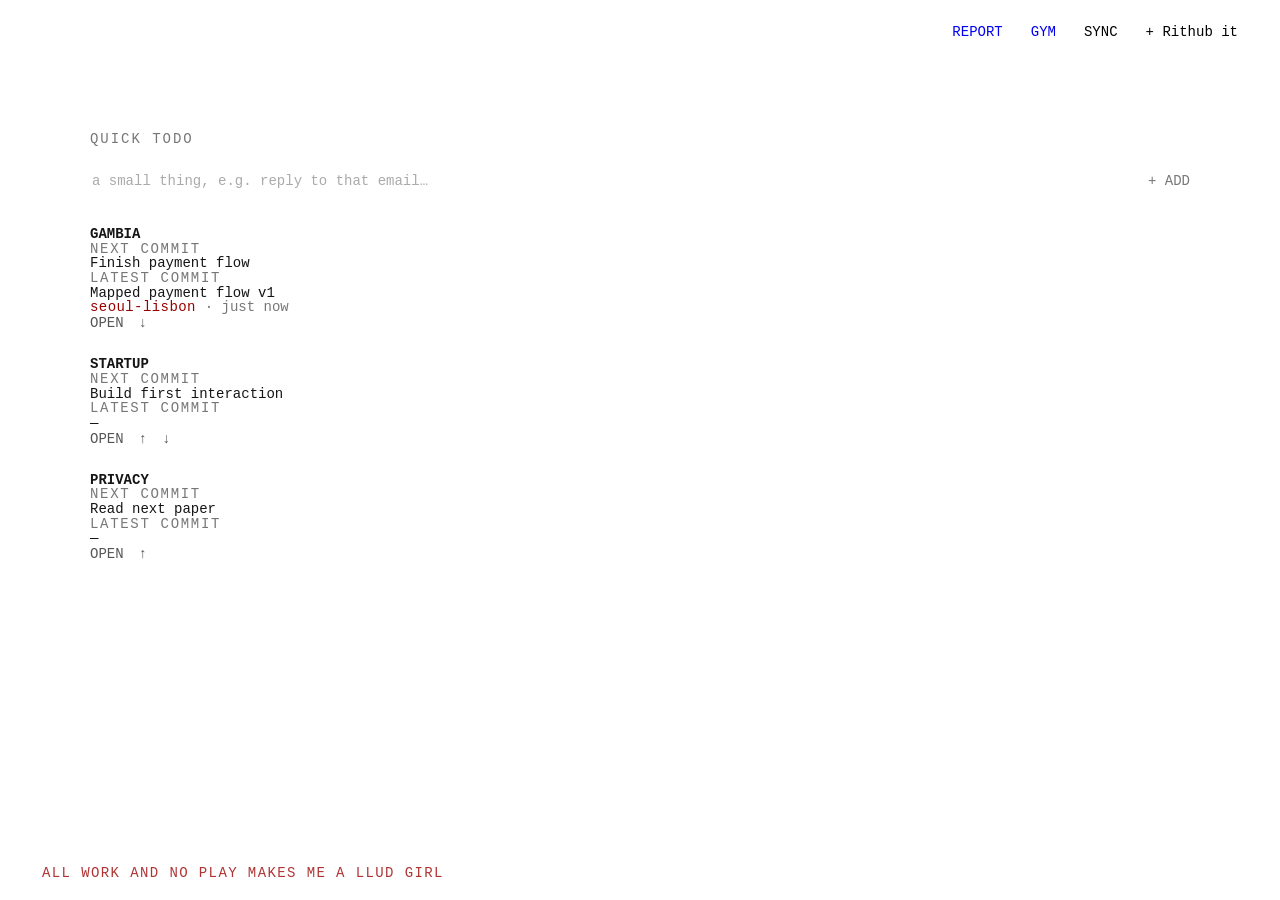
==== index.html @ e544af2e "Todo timer: per-todo stopwatch, auto-completes into timed commit; inline todo add, no more prompt() " ====
<!DOCTYPE html>
<html lang="en">
<head>
  <meta charset="UTF-8" />
  <meta name="viewport" content="width=device-width, initial-scale=1.0" />
  <title>Rithub</title>
  <link rel="stylesheet" href="style.css?v=40" />
</head>

<body>
  <header class="topbar">
    <div></div>
    <div class="topbar-actions">
      <span id="timerBadge" class="timer-badge hidden"></span>
      <a id="reportLink" class="new-project-button" href="report.html">
        REPORT
      </a>
      <a id="gymLink" class="new-project-button" href="gym.html">
        GYM
      </a>
      <button id="syncButton" class="new-project-button">
        SYNC
      </button>
      <button id="newProjectBtn" class="new-project-button">
        + Rithub it
      </button>
    </div>
  </header>

  <main>
    <section id="homeView" class="page">
      <section class="section quick-todo-section">
        <div class="section-heading">QUICK TODO</div>
        <div id="quickTodoList" class="next-list"></div>
        <div class="next-add-row">
          <input id="quickTodoInput" class="next-input" placeholder="a small thing, e.g. reply to that email…" maxlength="140" />
          <button id="addQuickTodoButton" class="plain-button add-button">
            + ADD
          </button>
        </div>
      </section>
      <div id="projectsList" class="projects-list"></div>
    </section>

    <section id="projectView" class="page hidden">
      <div class="project-top">
        <button id="backButton" class="plain-button">
          &lt;- BACK TO THE ALL WORK
        </button>
        <button id="cancelProjectButton" class="cancel-button">
          CANCEL PROJECT
        </button>
      </div>

      <div class="project-title-row">
        <h1 id="projectTitle"></h1>
        <button id="timerButton" class="timer-button">
          START TIMER
        </button>
        <button id="timerOnlyButton" class="timer-only-button" title="Timer-only: when ON, stopping the timer logs the minutes directly — no commit text needed.">
          TIMER ONLY
        </button>
        <button id="commitButton" class="commit-button">
          COMMIT
        </button>
      </div>

      <section class="section">
        <div class="section-heading">TODO</div>
        <div id="nextCommitList" class="next-list"></div>
        <div class="next-add-row">
          <input id="nextInput" class="next-input" placeholder="add a small todo…" maxlength="140" />
          <button id="addNextButton" class="plain-button add-button">
            + ADD
          </button>
        </div>
      </section>

      <section class="section">
        <div class="section-heading">GOALS</div>
        <div class="goal-row">
          <span class="goal-label">DAY</span>
          <input id="goalDayInput" class="goal-input" placeholder="today's must-finish…" maxlength="140" autocomplete="off" />
          <button id="goalDayCheck" class="goal-check-btn" title="check off today's goal">[ ]</button>
        </div>
        <div class="goal-row">
          <span class="goal-label">WEEK</span>
          <input id="goalWeekInput" class="goal-input" placeholder="this week's one thing…" maxlength="140" autocomplete="off" />
          <button id="goalWeekCheck" class="goal-check-btn" title="check off this week's goal">[ ]</button>
        </div>
        <div class="goal-row">
          <span class="goal-label">MONTH</span>
          <input id="goalMonthInput" class="goal-input" placeholder="this month's must-complete…" maxlength="140" autocomplete="off" />
          <button id="goalMonthCheck" class="goal-check-btn" title="check off this month's goal">[ ]</button>
        </div>
        <div class="goal-hint">Tap [ ] to check off the current period.</div>
      </section>

      <section class="section history-section">
        <div class="section-heading">HISTORY</div>
        <div id="historyList" class="history-list"></div>
      </section>
    </section>
  </main>

  <div id="projectModal" class="modal hidden">
    <div class="modal-inner">
      <div class="modal-heading">NEW PROJECT</div>
      <input id="projectNameInput" type="text" placeholder="name" autocomplete="off" />

      <div class="modal-actions">
        <button id="closeProjectModal" class="plain-button">CANCEL</button>
        <button id="createProjectButton" class="commit-button">CREATE</button>
      </div>
    </div>
  </div>

  <div id="commitModal" class="modal hidden">
    <div class="modal-inner">
      <div class="modal-heading">NEW COMMIT</div>
      <textarea id="commitInput" placeholder="what happened?"></textarea>

      <div class="commit-next-heading">NEXT</div>
      <div id="commitNextList" class="commit-next-list"></div>

      <div class="next-add-row">
        <input id="commitNextInput" class="next-input" placeholder="add a small todo…" maxlength="140" />
        <button id="addCommitNextButton" class="plain-button add-button">
          + ADD
        </button>
      </div>

      <div id="commitTimerNote" class="timer-note hidden">
        <span id="commitTimerNoteText"></span>
        <button id="commitTimerDiscard" class="plain-button">
          DISCARD
        </button>
      </div>

      <div class="modal-actions">
        <button id="closeCommitModal" class="plain-button">CANCEL</button>
        <button id="commitDeepToggle" class="deep-toggle-button" title="Mark this commit as deep work. Decide after the timer stops, not before.">
          DEEP
        </button>
        <button id="saveCommitButton" class="commit-button">COMMIT</button>
      </div>
    </div>
  </div>

  <div id="syncModal" class="modal hidden">
    <div class="modal-inner">
      <div class="modal-heading">CLOUD SYNC</div>

      <div id="syncStatus" class="sync-status">not configured</div>

      <input id="syncTokenInput" type="password" placeholder="github token (gist scope)" autocomplete="off" />

      <input id="syncGistInput" type="text" placeholder="gist id — only for the 2nd device" autocomplete="off" />
      <div class="sync-hint">First device: leave the gist id empty and a private gist is created for you. Other devices: paste the same token + the gist id shown here after enabling.</div>

      <div class="modal-actions">
        <button id="closeSyncModal" class="plain-button">CLOSE</button>
        <button id="disableSyncButton" class="plain-button hidden">DISCONNECT</button>
        <button id="syncNowButton" class="plain-button hidden">SYNC NOW</button>
        <button id="enableSyncButton" class="commit-button">ENABLE</button>
      </div>

      <div class="modal-heading" style="margin-top:28px">FILM BACKGROUND</div>
      <div class="sync-hint">Daily backdrop from a film you've watched — via TMDB. Free key at themoviedb.org (v3 auth).</div>
      <input id="filmTmdbInput" type="password" placeholder="tmdb api key" autocomplete="off" />
      <textarea id="filmListInput" rows="6" placeholder="one film per line, e.g.&#10;Eternity and a Day&#10;Forever and a Day" style="width:100%;margin-top:8px"></textarea>
      <div class="modal-actions">
        <button id="saveFilmBgButton" class="commit-button">SAVE FILM BG</button>
      </div>
      <div id="filmBgStatus" style="font-size:11px;color:#888;margin-top:6px;min-height:14px;"></div>
    </div>
  </div>

  <div id="filmBg"></div>
  <div id="filmCredit" class="hidden"></div>

  <footer class="footer">
    ALL WORK AND NO PLAY MAKES ME A LLUD GIRL
  </footer>

  <script src="report.js?v=40"></script>
  <script src="film-bg.js?v=5"></script>
  <script src="app.js?v=46"></script>
</body>
</html>
---- style.css ----
* {
  box-sizing: border-box;
}

html,
body {
  margin: 0;
  padding: 0;
}

body {

  background: #f7f4ec;

  color: #151515;

  font-family:
    "Courier New",
    Courier,
    monospace;

  font-size: 14px;

  line-height: 1.5;
}


/* ==================================================
   TOP
================================================== */

.topbar {

  height: 64px;

  padding:
    0 42px;

  display: flex;

  align-items: center;

  justify-content: space-between;

  border-bottom:
    1px solid #151515;
}


.new-project-button {

  border: none;

  background: transparent;

  padding: 0;

  font-family: inherit;

  font-size: 14px;

  cursor: pointer;

  text-decoration: none;
}


.new-project-button:hover {

  color: #9b0000;

}


/* ==================================================
   PAGE
================================================== */

.page {

  width: min(
    1100px,
    calc(100vw - 84px)
  );

  margin: 0 auto;

  padding:
    65px 0 160px;
}


.hidden {

  display: none !important;
}


/* ==================================================
   HOME
================================================== */

.projects-list {

  border-top:
    1px solid #151515;
}


.project-row {

  display: grid;

  grid-template-columns:
    1.1fr
    2fr
    2fr
    auto;

  column-gap: 40px;

  min-height: 120px;

  padding:
    25px 0;

  border-bottom:
    1px solid #cfcac0;

  align-items: start;
}


.project-row:hover {

  background:
    rgba(0, 0, 0, 0.015);
}


.project-name {

  font-size: 21px;

  text-transform: uppercase;

  line-height: 1.2;

  cursor: pointer;
}


.project-name:hover {

  color: #9b0000;

}


.row-label {

  margin-bottom: 8px;

  font-size: 9px;

  color: #777;

  letter-spacing:
    0.12em;
}


.row-content {

  font-size: 14px;

  max-width: 360px;
}


.row-meta {

  margin-top: 8px;

  font-size: 10px;

  color: #777;
}


.commit-code {

  color: #9b0000;

  letter-spacing:
    0.03em;
}


.row-actions {

  display: flex;

  gap: 15px;

  align-items: start;
}


/* ==================================================
   BUTTONS
================================================== */

.plain-button {

  border: none;

  background: transparent;

  padding: 0;

  font-family: inherit;

  font-size: 11px;

  color: #555;

  cursor: pointer;
}


.plain-button:hover {

  color: #000;

  text-decoration: underline;
}


.commit-button {

  border:
    1px solid #151515;

  background: #151515;

  color: #f7f4ec;

  padding:
    8px 14px;

  font-family: inherit;

  font-size: 11px;

  letter-spacing:
    0.05em;

  cursor: pointer;
}


.commit-button:hover {

  background: #9b0000;

  border-color: #9b0000;
}


.cancel-button {

  border: none;

  background: transparent;

  padding: 0;

  font-family: inherit;

  font-size: 10px;

  color: #9b0000;

  cursor: pointer;

  letter-spacing:
    0.06em;
}


.cancel-button:hover {

  text-decoration: underline;
}


.add-button {

  margin-top: 15px;

  color: #777;
}


/* ==================================================
   PROJECT PAGE
================================================== */

.project-top {

  display: flex;

  justify-content:
    space-between;

  align-items: center;

  margin-bottom: 65px;
}


.project-title-row {

  display: flex;

  justify-content:
    space-between;

  align-items: flex-end;

  padding-bottom:
    25px;

  border-bottom:
    1px solid #151515;

  margin-bottom:
    70px;
}


.project-title-row h1 {

  margin: 0;

  font-size: 42px;

  font-weight: normal;

  line-height: 1;
}


.section {

  margin-bottom:
    75px;
}


.section-heading {

  margin-bottom: 15px;

  font-size: 10px;

  color: #777;

  letter-spacing:
    0.14em;
}


/* ==================================================
   NEXT
================================================== */

.next-list {

  border-top:
    1px solid #151515;
}


.next-item {

  display: grid;

  grid-template-columns:
    35px
    1fr
    auto;

  align-items: center;

  gap: 15px;

  min-height: 50px;

  border-bottom:
    1px solid #cfcac0;
}


.next-number {

  color: #888;

  font-size: 11px;
}


.next-text {

  font-size: 14px;
}


.next-actions {

  display: flex;

  gap: 12px;
}


.next-actions button {

  border: none;

  background: transparent;

  padding: 0;

  font-family: inherit;

  color: #999;

  cursor: pointer;
}


.next-actions button:hover {

  color: #000;
}


/* ==================================================
   HISTORY
================================================== */

.history-list {

  border-top:
    1px solid #151515;
}


.history-item {

  padding:
    22px 0;

  border-bottom:
    1px solid #cfcac0;
}


.history-text {

  font-size: 14px;

  max-width: 650px;
}


.history-meta {

  margin-top: 9px;

  display: flex;

  gap: 14px;

  color: #777;

  font-size: 10px;
}


/* ==================================================
   MODAL
================================================== */

.modal {

  position: fixed;

  inset: 0;

  display: flex;

  justify-content: center;

  align-items: center;

  background:
    rgba(0, 0, 0, 0.18);
}


.modal-inner {

  width:
    min(
      500px,
      calc(100vw - 50px)
    );

  max-height:
    calc(100vh - 60px);

  overflow-y: auto;

  background:
    #f7f4ec;

  border:
    1px solid #151515;

  padding:
    30px;
}


.modal-heading {

  margin-bottom:
    25px;

  font-size: 10px;

  color: #777;

  letter-spacing:
    0.13em;
}


input,
textarea {

  width: 100%;

  padding: 12px 0;

  border: none;

  border-bottom:
    1px solid #777;

  outline: none;

  background: transparent;

  color: #151515;

  font-family: inherit;

  font-size: 14px;
}


textarea {

  min-height:
    130px;

  resize: vertical;

  border:
    1px solid #aaa;

  padding: 12px;

  margin-bottom:
    25px;
}


input:focus,
textarea:focus {

  border-color:
    #151515;
}


.modal-actions {

  margin-top:
    30px;

  display: flex;

  justify-content:
    flex-end;

  gap: 20px;
}


.commit-next-heading {

  margin-bottom:
    8px;

  font-size: 9px;

  color: #777;

  letter-spacing:
    0.1em;
}


.commit-next-list {

  border-top:
    1px solid #ccc;
}


/* ==================================================
   FOOTER
================================================== */

.footer {

  position: fixed;

  bottom: 16px;

  left: 42px;

  color: #9b0000;

  font-size: 10px;

  letter-spacing:
    0.1em;

  opacity: 0.8;
}


/* ==================================================
   MOBILE
================================================== */

@media (max-width: 800px) {

  .page {

    width:
      calc(100vw - 40px);

    padding-top:
      40px;
  }


  .topbar {

    padding:
      0 20px;
  }


  .project-row {

    grid-template-columns:
      1fr;

    gap: 22px;

    padding:
      25px 0;
  }


  .row-actions {

    margin-top: 5px;
  }


  .project-title-row {

    align-items:
      flex-start;

    flex-direction:
      column;

    gap: 25px;
  }


  .project-title-row h1 {

    font-size: 31px;
  }


  .project-top {

    margin-bottom:
      40px;
  }


  .footer {

    left: 20px;
  }

}

/* ==================================================
   NEXT ITEM: COMMIT CHECKMARK
================================================== */

.next-actions .commit-next-item {
  color: #9b0000;
  font-size: 15px;
  font-weight: bold;
  cursor: pointer;
}

.next-actions .commit-next-item:hover {
  color: #151515;
}


/* ==================================================
   HISTORY: DELETE BUTTON
================================================== */

.history-item {
  position: relative;
}

.history-delete {
  border: none;
  background: transparent;
  padding: 0;

  font-family: inherit;
  font-size: 15px;
  color: #999;

  cursor: pointer;
}

.history-delete:hover {
  color: #9b0000;
}

.history-item-header {
  display: flex;
  justify-content: space-between;
  align-items: flex-start;
  gap: 20px;
}

.history-item-actions {
  display: flex;
  align-items: center;
  gap: 12px;
  flex-shrink: 0;
}
/* ==================================================
   SYNC
================================================== */

.topbar-actions {

  display: flex;

  gap: 28px;

  align-items: center;
}


.sync-status {

  margin-bottom: 22px;

  font-size: 11px;

  color: #777;

  letter-spacing: 0.06em;
}


.sync-hint {

  margin: 8px 0 20px;

  font-size: 10px;

  color: #999;

  line-height: 1.6;
}


#syncModal input {

  margin-bottom: 6px;
}


/* ==================================================
   TIMER
================================================== */

.timer-button {

  border:
    1px solid #151515;

  background: transparent;

  color: #151515;

  padding:
    8px 14px;

  font-family: inherit;

  font-size: 11px;

  letter-spacing:
    0.05em;

  cursor: pointer;

  white-space: nowrap;

}


.timer-button:hover:not(:disabled) {

  border-color: #9b0000;

  color: #9b0000;

}


.timer-button.running {

  background: #151515;

  color: #f7f4ec;

}


.timer-button.running:hover {

  background: #9b0000;

  border-color: #9b0000;

  color: #f7f4ec;

}


.timer-only-button {

  border:
    1px solid #b9b2a4;

  background: transparent;

  color: #8a8474;

  padding:
    8px 14px;

  font-family: inherit;

  font-size: 11px;

  letter-spacing:
    0.05em;

  cursor: pointer;

  white-space: nowrap;

}


.timer-only-button.active {

  border-color: #151515;

  background: #151515;

  color: #f7f4ec;

}


.timer-button:disabled {

  opacity: 0.35;

  cursor: default;

}


.timer-badge {

  font-size: 12px;

  cursor: pointer;

  border-bottom:
    1px solid #151515;

  margin-right: 18px;

  white-space: nowrap;

}


.timer-note {

  display: flex;

  align-items: center;

  justify-content: space-between;

  gap: 12px;

  border:
    1px dashed #151515;

  padding:
    8px 12px;

  margin:
    12px 0;

  font-size: 12px;

}


/* TODO timer button + inline add row (2026-10-05) */

.next-actions button:disabled {

  opacity: 0.25;

  cursor: default;

}


.next-actions button.todo-timer.running {

  color: #9b0000;

}


.next-add-row {

  display: flex;

  gap: 10px;

  margin-top: 15px;

  align-items: center;

}


.next-input {

  flex: 1;

  border: none;

  border-bottom:
    1px solid #cfcac0;

  background: transparent;

  font-family: inherit;

  font-size: 14px;

  padding: 8px 2px;

  color: #151515;

  outline: none;

}


.next-input::placeholder {

  color: #aaa;

}


.next-add-row .add-button {

  margin-top: 0;

  white-space: nowrap;

}


/* QUICK TODO inbox (home top) */

.quick-todo-section {

  margin-bottom: 28px;

  padding-bottom: 20px;

  border-bottom:
    1px solid #cfcac0;

}


.next-actions button.quick-todo-timer.running {

  color: #9b0000;

}


/* DEEP toggle (project timer) */

.deep-toggle-button {

  border:
    1px solid #b9b2a4;

  background: transparent;

  color: #8a8474;

  padding:
    8px 14px;

  font-family: inherit;

  font-size: 11px;

  letter-spacing:
    0.05em;

  cursor: pointer;

  white-space: nowrap;

}


.deep-toggle-button.on {

  border-color: #1a3a1a;

  background: #1a3a1a;

  color: #f7f4ec;

}


.deep-toggle-button:disabled {

  opacity: 0.35;

  cursor: default;

}


.deep-tag {

  color: #1a3a1a;

  font-weight: bold;

}


.deep-tag-button {

  background: none;

  border: none;

  padding: 0;

  font: inherit;

  cursor: pointer;

}


.deep-tag-button.off {

  color: #c9c4b8;

  font-weight: normal;

}


.goal-row {

  display: flex;

  align-items: center;

  gap: 12px;

  margin-bottom: 4px;

}


.goal-label {

  width: 52px;

  flex-shrink: 0;

  font-size: 11px;

  letter-spacing: 0.05em;

  color: #8a8474;

}


.goal-input {

  flex: 1;

  border: none;

  border-bottom:
    1px solid #cfcac0;

  background: transparent;

  font-family: inherit;

  font-size: 14px;

  padding: 8px 2px;

  color: #151515;

  outline: none;

}


.goal-input::placeholder {

  color: #b9b2a4;

}


.goal-hint {

  font-size: 11px;

  color: #b9b2a4;

  margin-top: 8px;

}


.goal-check-btn {

  flex-shrink: 0;

  border: 1px solid #151515;

  background: transparent;

  font-family: inherit;

  font-size: 12px;

  width: 38px;

  padding: 3px 0;

  cursor: pointer;

  color: #151515;

}


.goal-check-btn.hit {

  background: #151515;

  color: #f7f4ec;

}


/* ==================================================
   RETRO PLAIN MODE (2026-10-09, her call):
   no lines, just text, white background —
   like early webpages. One override block at the
   end so it's a single easy revert.
   State fills (goal hit / deep on / timer running)
   are kept: they mark state, not decoration.
   ================================================== */

body {

  background: #ffffff;

}


* {

  border: none !important;

  box-shadow: none !important;

}


/* most radical proximity (2026-10-09, her call):
   uniform size, everything inside a block jammed
   to the physical limit — line-height ~1, zero
   internal margins. Only the air BETWEEN blocks
   separates. */

.project-row {

  display: block !important;

  padding: 2px 0 24px !important;

  min-height: 0 !important;

  line-height: 1.05 !important;

}


.project-row > div,
.project-row .project-name,
.project-row .row-label,
.project-row .row-content,
.project-row .row-meta {

  margin: 0 !important;

  padding: 0 !important;

  line-height: 1.05 !important;

}


.goal-row {

  margin: 0 !important;

  line-height: 1.05 !important;

}


.section-title {

  margin-bottom: 6px !important;

}


/* uniform size, no hierarchy — one size everywhere (2026-10-09) */

* {

  font-size: 14px !important;

}


/* quick todo: same radical compaction */

.next-item {

  display: block !important;

  min-height: 0 !important;

  padding: 2px 0 12px !important;

  line-height: 1.05 !important;

}


.next-item > div {

  margin: 0 !important;

  padding: 0 !important;

}


.next-number,
.next-text,
.next-actions {

  line-height: 1.05 !important;

}


.quick-todo-section {

  margin-bottom: 16px !important;

  padding-bottom: 12px !important;

}


/* project names bold (2026-10-09, her call):
   hierarchy through weight, not size */

.project-name {

  font-weight: bold !important;

}


/* film background (2026-10-09, her call):
   daily backdrop from her watched films via TMDB,
   heavily faded so the text-first layout stays readable */

#filmBg {

  position: fixed;

  inset: 0;

  z-index: -1;

  background-size: cover;

  background-position: center;

  opacity: 0.22;

  pointer-events: none;

}


#filmCredit {

  position: fixed;

  top: 8px;

  left: 12px;

  z-index: 50;

  font-size: 11px;

  color: #888;

  letter-spacing: 0.04em;

  pointer-events: none;

}
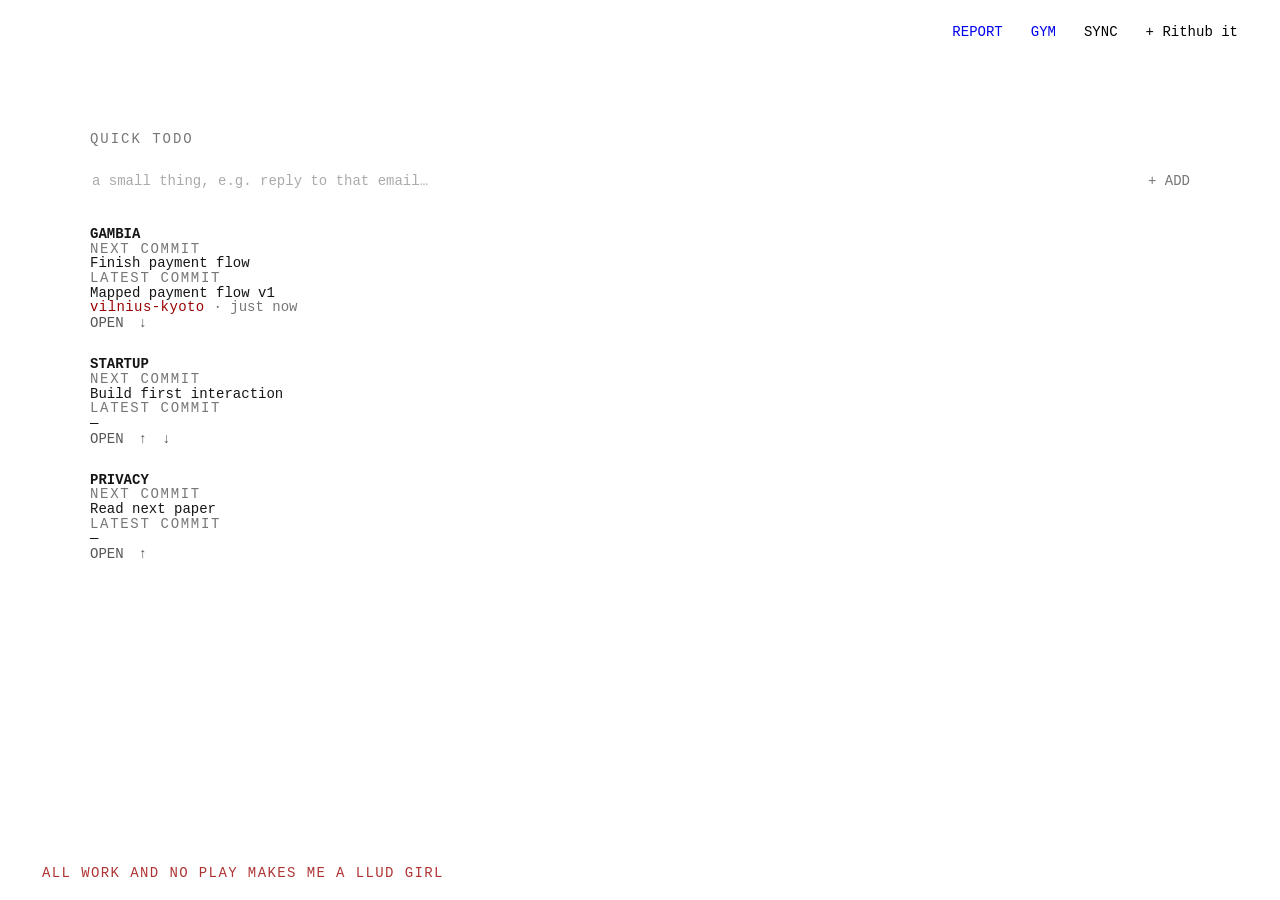
==== commit 80098be3: "Todo timer: per-todo stopwatch, auto-completes into timed commit; inline todo add, no more prompt() " ====
--- a/index.html
+++ b/index.html
@@ -5,7 +5,7 @@
   <meta charset="UTF-8" />
   <meta name="viewport" content="width=device-width, initial-scale=1.0" />
   <title>Rithub</title>
-  <link rel="stylesheet" href="style.css?v=40" />
+  <link rel="stylesheet" href="style.css?v=41" />
 </head>
 
 <body>
@@ -184,8 +184,8 @@
     ALL WORK AND NO PLAY MAKES ME A LLUD GIRL
   </footer>
 
-  <script src="report.js?v=40"></script>
-  <script src="film-bg.js?v=5"></script>
-  <script src="app.js?v=46"></script>
+  <script src="report.js?v=41"></script>
+  <script src="film-bg.js?v=6"></script>
+  <script src="app.js?v=47"></script>
 </body>
 </html>
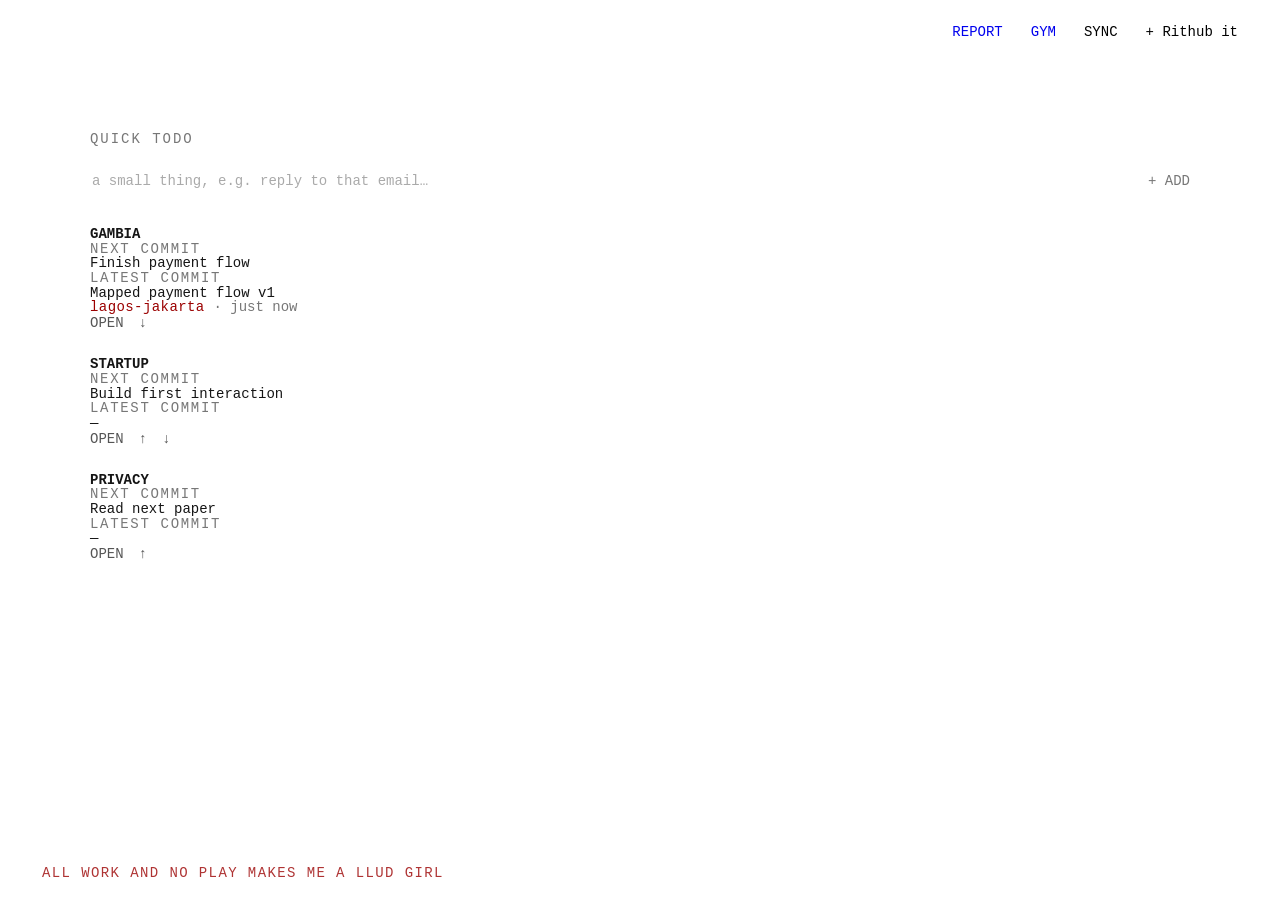
==== commit df69ee83: "Todo timer: per-todo stopwatch, auto-completes into timed commit; inline todo add, no more prompt() " ====
--- a/index.html
+++ b/index.html
@@ -5,7 +5,7 @@
   <meta charset="UTF-8" />
   <meta name="viewport" content="width=device-width, initial-scale=1.0" />
   <title>Rithub</title>
-  <link rel="stylesheet" href="style.css?v=41" />
+  <link rel="stylesheet" href="style.css?v=42" />
 </head>
 
 <body>
@@ -184,8 +184,8 @@
     ALL WORK AND NO PLAY MAKES ME A LLUD GIRL
   </footer>
 
-  <script src="report.js?v=41"></script>
-  <script src="film-bg.js?v=6"></script>
-  <script src="app.js?v=47"></script>
+  <script src="report.js?v=42"></script>
+  <script src="film-bg.js?v=7"></script>
+  <script src="app.js?v=48"></script>
 </body>
 </html>
--- a/style.css
+++ b/style.css
@@ -1398,7 +1398,7 @@
 
   background-position: center;
 
-  opacity: 0.22;
+  opacity: 0.30;
 
   pointer-events: none;
 
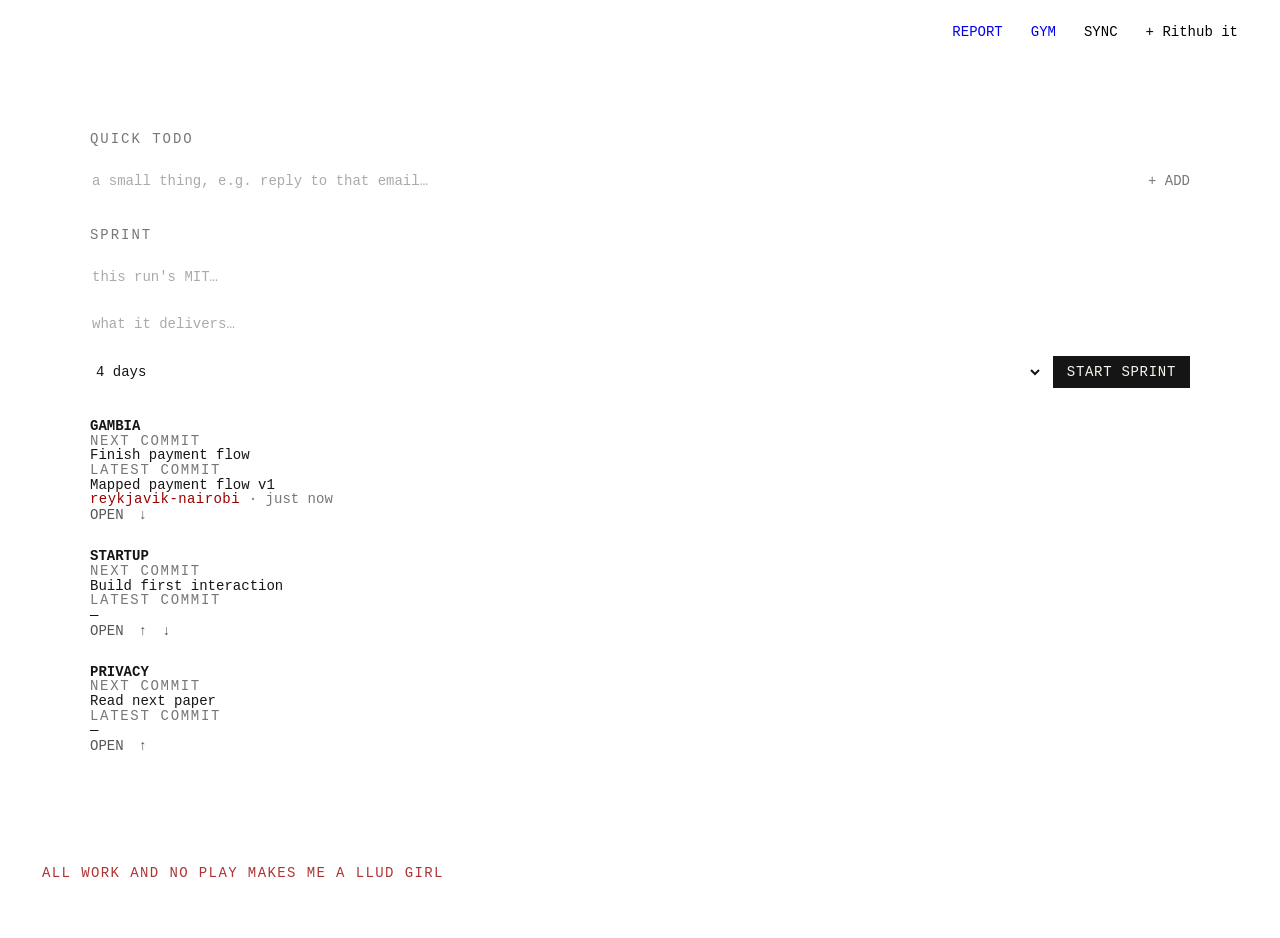
==== commit 667f9750: "MIT sprint: declaration card at top of projects column, touch dots, chain gaps, output progress, spr" ====
--- a/index.html
+++ b/index.html
@@ -5,7 +5,7 @@
   <meta charset="UTF-8" />
   <meta name="viewport" content="width=device-width, initial-scale=1.0" />
   <title>Rithub</title>
-  <link rel="stylesheet" href="style.css?v=42" />
+  <link rel="stylesheet" href="style.css?v=43" />
 </head>
 
 <body>
@@ -40,6 +40,7 @@
           </button>
         </div>
       </section>
+      <div id="sprintCard" class="sprint-card"></div>
       <div id="projectsList" class="projects-list"></div>
     </section>
 
@@ -184,8 +185,8 @@
     ALL WORK AND NO PLAY MAKES ME A LLUD GIRL
   </footer>
 
-  <script src="report.js?v=42"></script>
-  <script src="film-bg.js?v=7"></script>
-  <script src="app.js?v=48"></script>
+  <script src="report.js?v=43"></script>
+  <script src="film-bg.js?v=8"></script>
+  <script src="app.js?v=49"></script>
 </body>
 </html>
--- a/style.css
+++ b/style.css
@@ -1242,6 +1242,48 @@
   background: #151515;
 
   color: #f7f4ec;
+
+}
+
+
+/* ==================================================
+   SPRINT (MIT) card — top of the projects column.
+   Retro-plain: whitespace separates, the MIT name
+   is bold, dots carry the state. No borders needed:
+   the override block below strips them anyway.
+================================================== */
+
+.sprint-card {
+
+  margin-bottom: 28px;
+
+}
+
+
+.sprint-mit {
+
+  font-weight: bold;
+
+}
+
+
+.sprint-meta {
+
+  color: #777;
+
+}
+
+
+.sprint-chain {
+
+  margin: 6px 0;
+
+}
+
+
+.sprint-chain-day {
+
+  margin-right: 14px;
 
 }
 
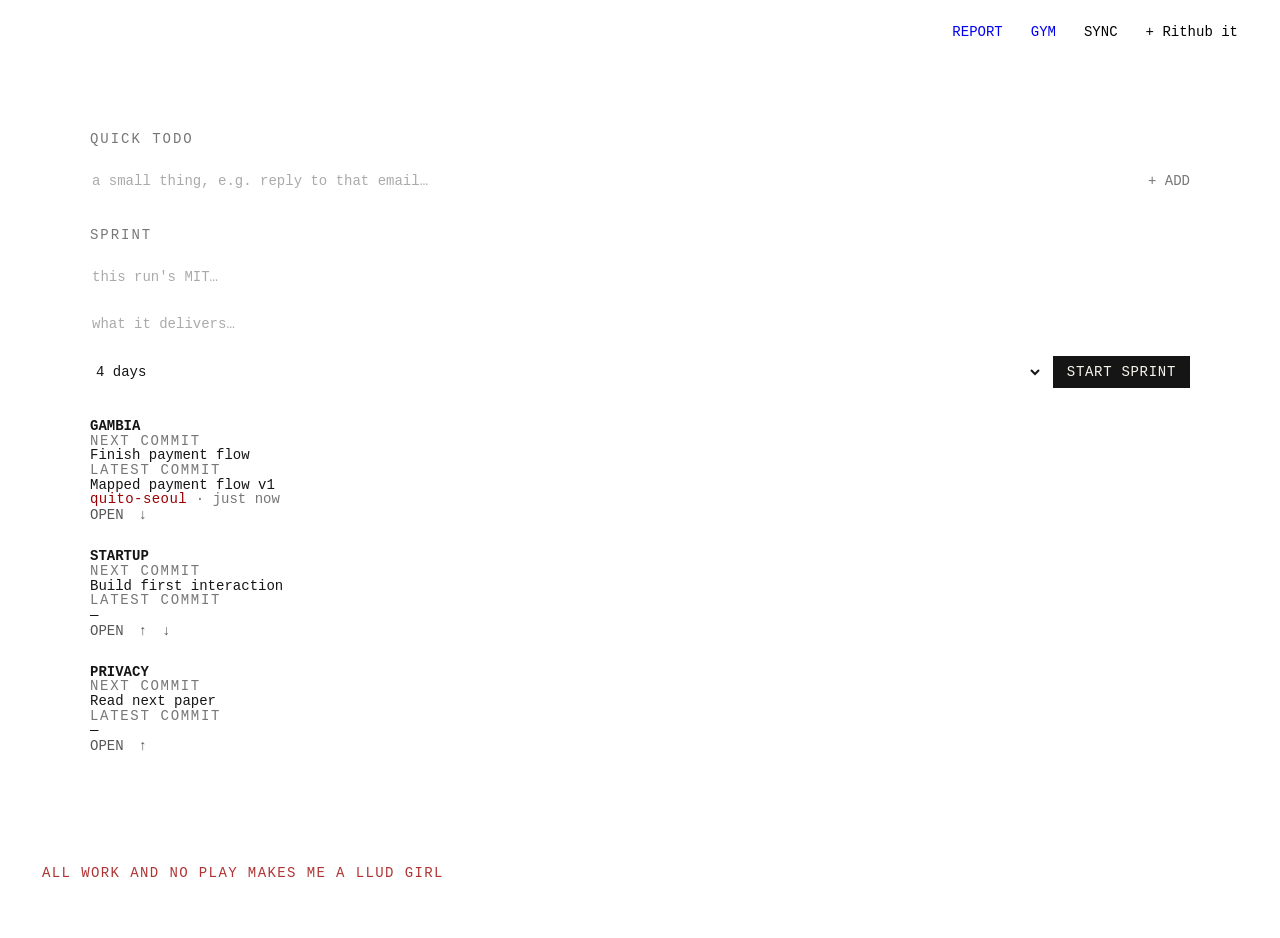
==== commit c4469629: "Remove goal check-offs (project pages) and the GOALS section from the report page; goals are written" ====
--- a/index.html
+++ b/index.html
@@ -5,7 +5,7 @@
   <meta charset="UTF-8" />
   <meta name="viewport" content="width=device-width, initial-scale=1.0" />
   <title>Rithub</title>
-  <link rel="stylesheet" href="style.css?v=43" />
+  <link rel="stylesheet" href="style.css?v=44" />
 </head>
 
 <body>
@@ -83,19 +83,15 @@
         <div class="goal-row">
           <span class="goal-label">DAY</span>
           <input id="goalDayInput" class="goal-input" placeholder="today's must-finish…" maxlength="140" autocomplete="off" />
-          <button id="goalDayCheck" class="goal-check-btn" title="check off today's goal">[ ]</button>
         </div>
         <div class="goal-row">
           <span class="goal-label">WEEK</span>
           <input id="goalWeekInput" class="goal-input" placeholder="this week's one thing…" maxlength="140" autocomplete="off" />
-          <button id="goalWeekCheck" class="goal-check-btn" title="check off this week's goal">[ ]</button>
         </div>
         <div class="goal-row">
           <span class="goal-label">MONTH</span>
           <input id="goalMonthInput" class="goal-input" placeholder="this month's must-complete…" maxlength="140" autocomplete="off" />
-          <button id="goalMonthCheck" class="goal-check-btn" title="check off this month's goal">[ ]</button>
         </div>
-        <div class="goal-hint">Tap [ ] to check off the current period.</div>
       </section>
 
       <section class="section history-section">
@@ -185,8 +181,8 @@
     ALL WORK AND NO PLAY MAKES ME A LLUD GIRL
   </footer>
 
-  <script src="report.js?v=43"></script>
-  <script src="film-bg.js?v=8"></script>
-  <script src="app.js?v=49"></script>
+  <script src="report.js?v=44"></script>
+  <script src="film-bg.js?v=9"></script>
+  <script src="app.js?v=50"></script>
 </body>
 </html>
--- a/style.css
+++ b/style.css
@@ -1199,49 +1199,6 @@
 .goal-input::placeholder {
 
   color: #b9b2a4;
-
-}
-
-
-.goal-hint {
-
-  font-size: 11px;
-
-  color: #b9b2a4;
-
-  margin-top: 8px;
-
-}
-
-
-.goal-check-btn {
-
-  flex-shrink: 0;
-
-  border: 1px solid #151515;
-
-  background: transparent;
-
-  font-family: inherit;
-
-  font-size: 12px;
-
-  width: 38px;
-
-  padding: 3px 0;
-
-  cursor: pointer;
-
-  color: #151515;
-
-}
-
-
-.goal-check-btn.hit {
-
-  background: #151515;
-
-  color: #f7f4ec;
 
 }
 
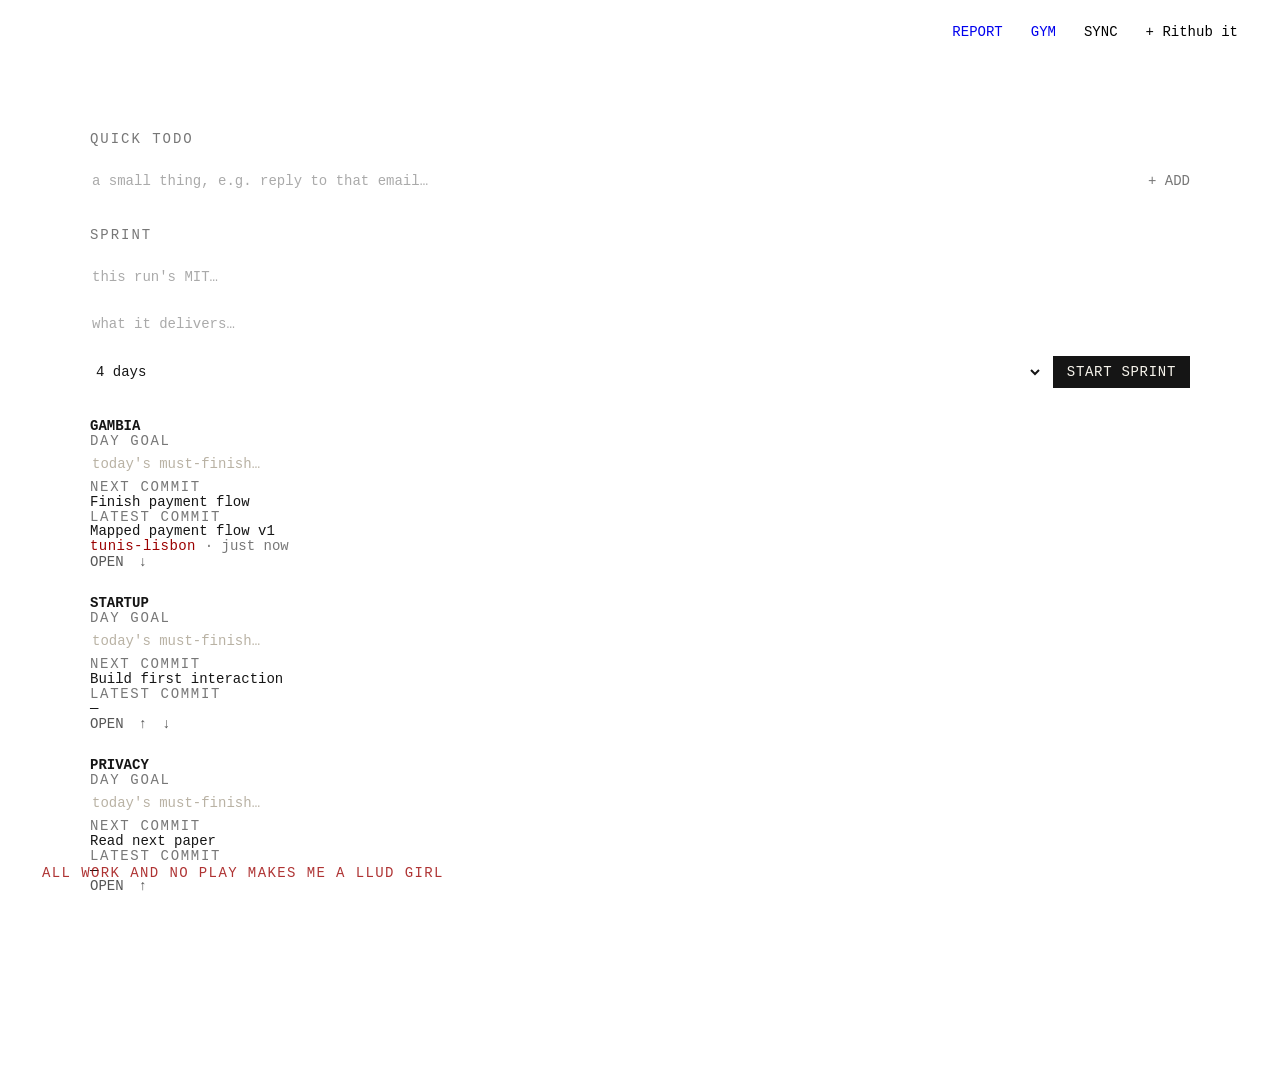
==== commit 6a67b521: "Goals redesign: project page keeps month field only; homepage adds a day-goal line under each projec" ====
--- a/index.html
+++ b/index.html
@@ -5,7 +5,7 @@
   <meta charset="UTF-8" />
   <meta name="viewport" content="width=device-width, initial-scale=1.0" />
   <title>Rithub</title>
-  <link rel="stylesheet" href="style.css?v=44" />
+  <link rel="stylesheet" href="style.css?v=45" />
 </head>
 
 <body>
@@ -80,14 +80,6 @@
 
       <section class="section">
         <div class="section-heading">GOALS</div>
-        <div class="goal-row">
-          <span class="goal-label">DAY</span>
-          <input id="goalDayInput" class="goal-input" placeholder="today's must-finish…" maxlength="140" autocomplete="off" />
-        </div>
-        <div class="goal-row">
-          <span class="goal-label">WEEK</span>
-          <input id="goalWeekInput" class="goal-input" placeholder="this week's one thing…" maxlength="140" autocomplete="off" />
-        </div>
         <div class="goal-row">
           <span class="goal-label">MONTH</span>
           <input id="goalMonthInput" class="goal-input" placeholder="this month's must-complete…" maxlength="140" autocomplete="off" />
@@ -181,8 +173,8 @@
     ALL WORK AND NO PLAY MAKES ME A LLUD GIRL
   </footer>
 
-  <script src="report.js?v=44"></script>
-  <script src="film-bg.js?v=9"></script>
-  <script src="app.js?v=50"></script>
+  <script src="report.js?v=45"></script>
+  <script src="film-bg.js?v=10"></script>
+  <script src="app.js?v=51"></script>
 </body>
 </html>
--- a/style.css
+++ b/style.css
@@ -1197,6 +1197,42 @@
 
 
 .goal-input::placeholder {
+
+  color: #b9b2a4;
+
+}
+
+
+/* Homepage day-goal line under each project name.
+   Same look as .goal-input; retro-plain override
+   strips the border anyway. */
+.home-day-goal-input {
+
+  display: block;
+
+  width: 100%;
+
+  border: none;
+
+  border-bottom:
+    1px solid #cfcac0;
+
+  background: transparent;
+
+  font-family: inherit;
+
+  font-size: 14px;
+
+  padding: 8px 2px;
+
+  color: #151515;
+
+  outline: none;
+
+}
+
+
+.home-day-goal-input::placeholder {
 
   color: #b9b2a4;
 
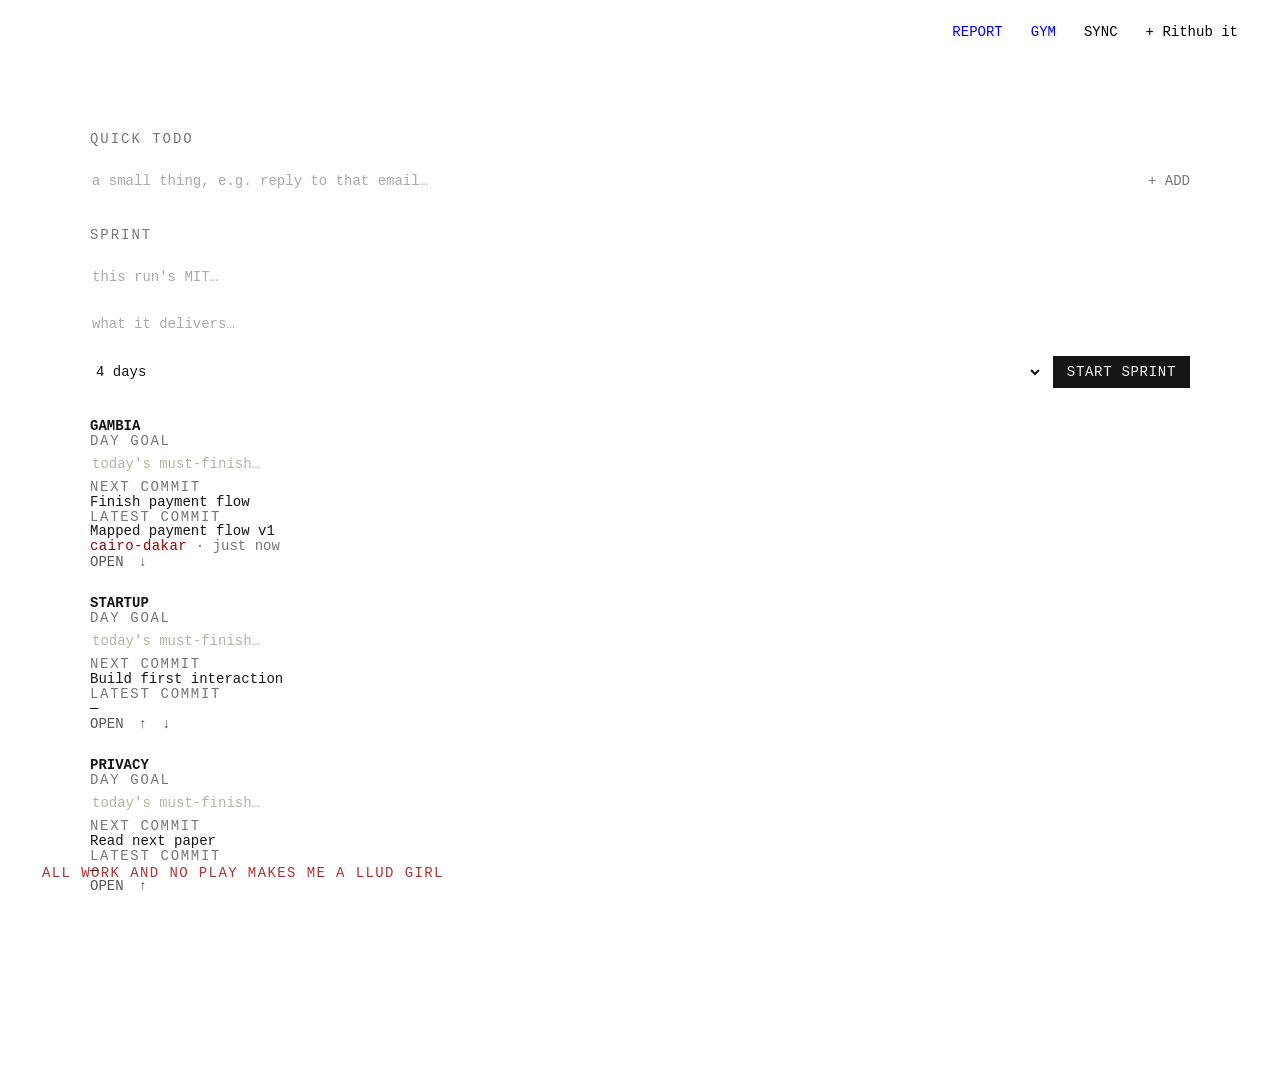
==== commit 0835db0f: "Commit modal: manual FROM-TO time range (createdAt=end, durationMin=end-start) so the report shows t" ====
--- a/index.html
+++ b/index.html
@@ -5,7 +5,7 @@
   <meta charset="UTF-8" />
   <meta name="viewport" content="width=device-width, initial-scale=1.0" />
   <title>Rithub</title>
-  <link rel="stylesheet" href="style.css?v=45" />
+  <link rel="stylesheet" href="style.css?v=46" />
 </head>
 
 <body>
@@ -110,6 +110,13 @@
       <div class="modal-heading">NEW COMMIT</div>
       <textarea id="commitInput" placeholder="what happened?"></textarea>
 
+      <div class="next-add-row">
+        <span class="time-label">FROM</span>
+        <input type="time" id="commitStartInput" class="next-input" />
+        <span class="time-label">TO</span>
+        <input type="time" id="commitEndInput" class="next-input" />
+      </div>
+
       <div class="commit-next-heading">NEXT</div>
       <div id="commitNextList" class="commit-next-list"></div>
 
@@ -173,8 +180,8 @@
     ALL WORK AND NO PLAY MAKES ME A LLUD GIRL
   </footer>
 
-  <script src="report.js?v=45"></script>
-  <script src="film-bg.js?v=10"></script>
-  <script src="app.js?v=51"></script>
+  <script src="report.js?v=46"></script>
+  <script src="film-bg.js?v=11"></script>
+  <script src="app.js?v=52"></script>
 </body>
 </html>
--- a/style.css
+++ b/style.css
@@ -1038,6 +1038,19 @@
   margin-top: 0;
 
   white-space: nowrap;
+
+}
+
+
+.time-label {
+
+  flex-shrink: 0;
+
+  font-size: 9px;
+
+  color: #777;
+
+  letter-spacing: 0.12em;
 
 }
 
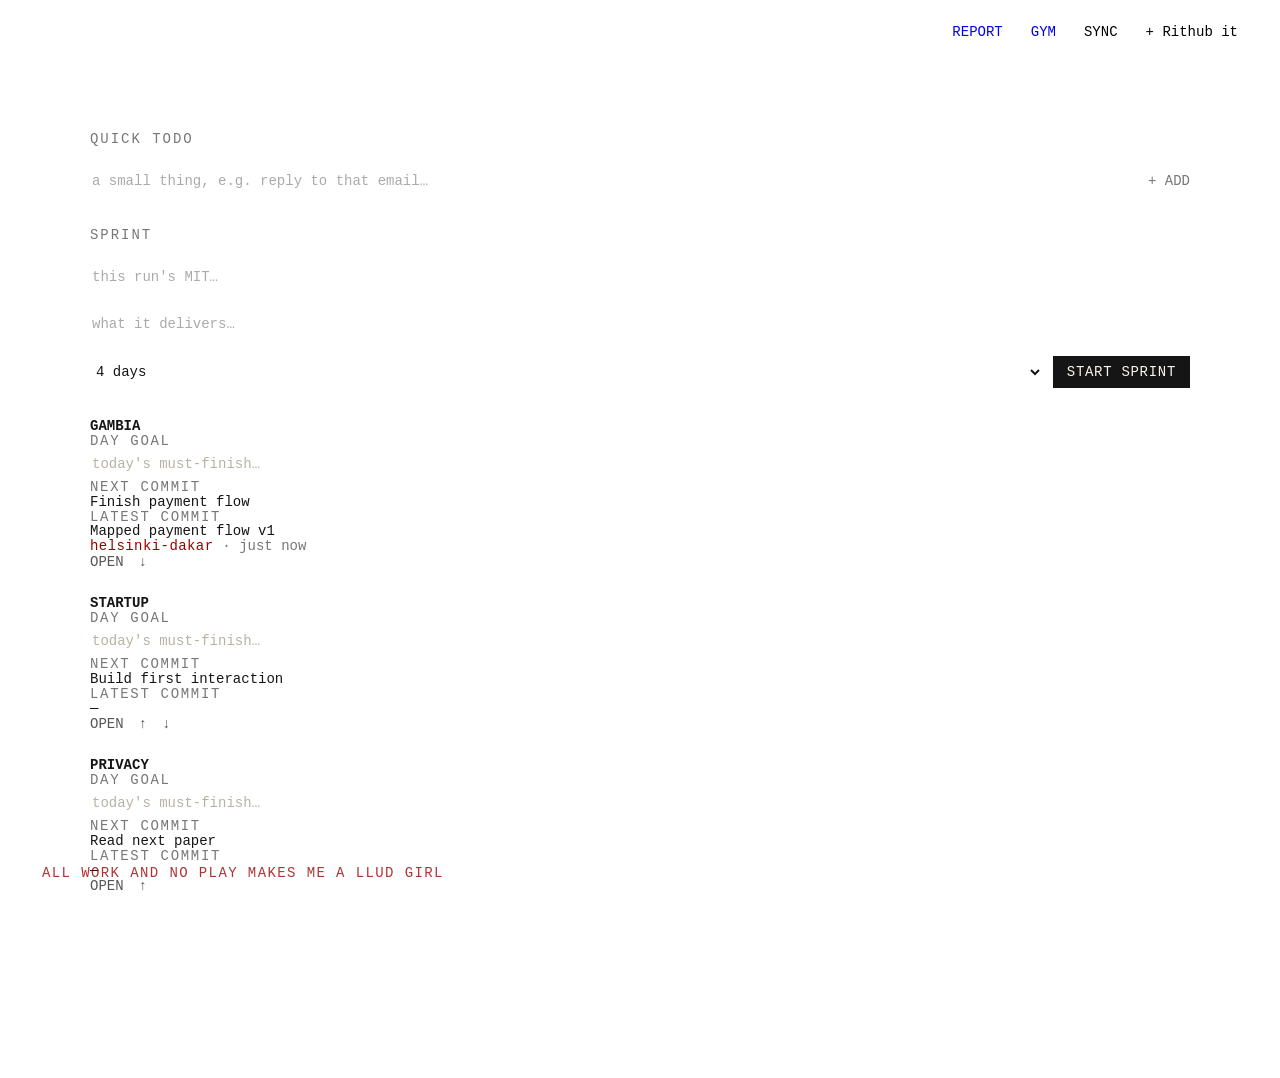
==== commit 9db45185: "Report: PROJECTS section changes from commits/day matrix to hours/week (measured minutes only, desc " ====
--- a/index.html
+++ b/index.html
@@ -5,7 +5,7 @@
   <meta charset="UTF-8" />
   <meta name="viewport" content="width=device-width, initial-scale=1.0" />
   <title>Rithub</title>
-  <link rel="stylesheet" href="style.css?v=46" />
+  <link rel="stylesheet" href="style.css?v=47" />
 </head>
 
 <body>
@@ -180,8 +180,8 @@
     ALL WORK AND NO PLAY MAKES ME A LLUD GIRL
   </footer>
 
-  <script src="report.js?v=46"></script>
-  <script src="film-bg.js?v=11"></script>
-  <script src="app.js?v=52"></script>
+  <script src="report.js?v=47"></script>
+  <script src="film-bg.js?v=12"></script>
+  <script src="app.js?v=53"></script>
 </body>
 </html>
